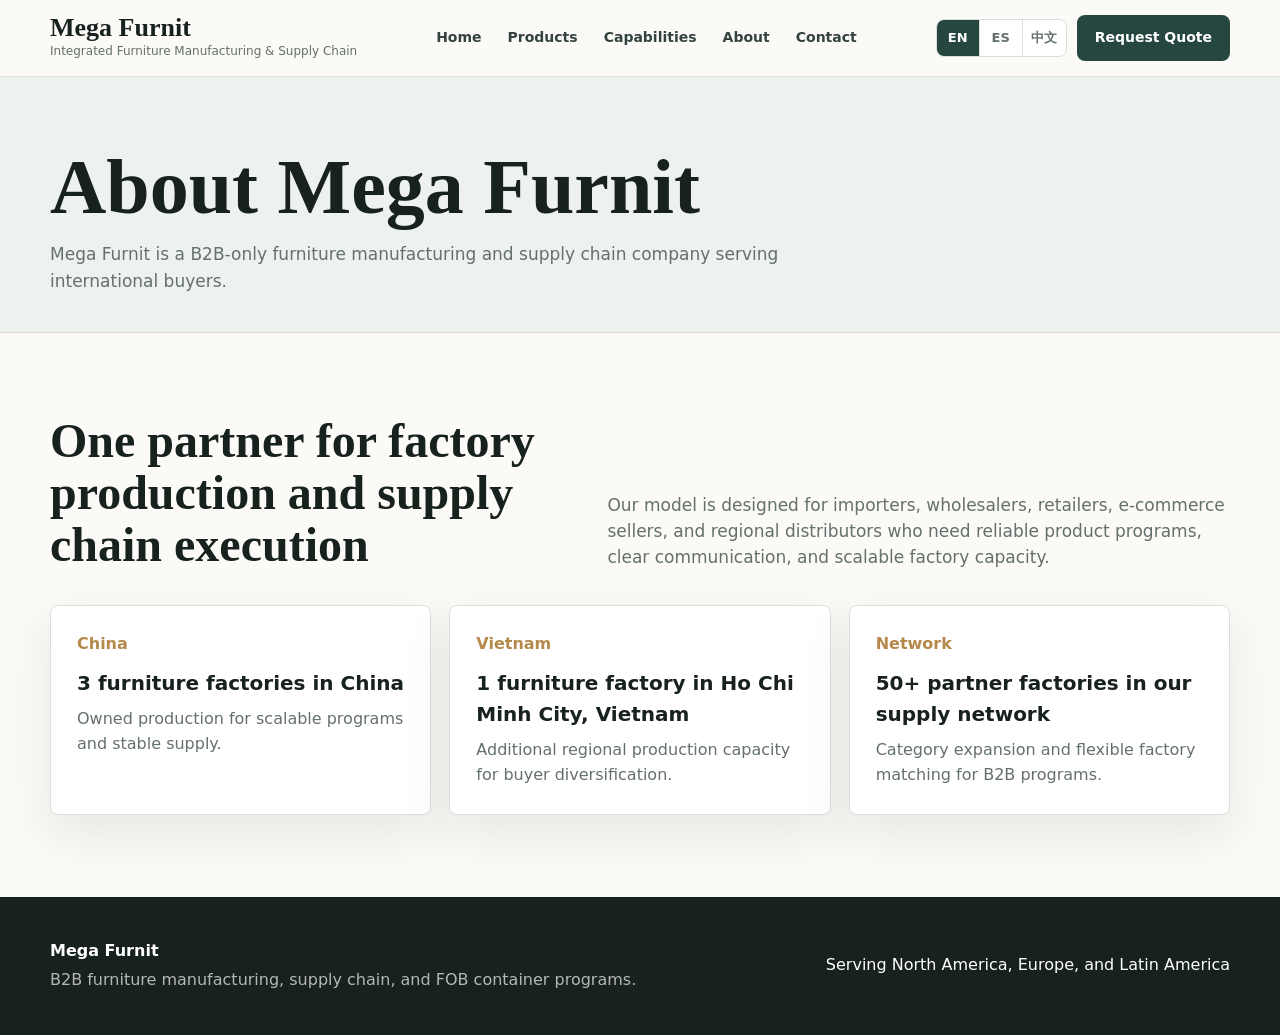
==== about.html @ 2d35b08b "Add files via upload" ====
<!doctype html>
<html lang="en">
<head>
  <meta charset="utf-8">
  <meta name="viewport" content="width=device-width, initial-scale=1">
  <title>Mega Furnit | About</title>
  <meta name="description" content="About Mega Furnit, an integrated B2B furniture manufacturing and supply chain company serving importers, wholesalers, retailers, e-commerce sellers, and distributors.">
  <link rel="stylesheet" href="assets/css/styles.css">
</head>
<body>
  <header class="site-header">
    <nav class="nav container" aria-label="Primary navigation">
      <a class="brand" href="index.html"><strong>Mega Furnit</strong><span data-i18n="brandTagline">Integrated Furniture Manufacturing & Supply Chain</span></a>
      <button class="btn btn-secondary mobile-toggle" data-mobile-toggle type="button" data-i18n="menu">Menu</button>
      <div class="nav-links">
        <a href="index.html" data-i18n="navHome">Home</a><a href="products.html" data-i18n="navProducts">Products</a><a href="capabilities.html" data-i18n="navCapabilities">Capabilities</a><a href="about.html" data-i18n="navAbout">About</a><a href="contact.html" data-i18n="navContact">Contact</a>
      </div>
      <div class="nav-actions">
        <div class="language-switcher"><button type="button" data-lang="en">EN</button><button type="button" data-lang="es">ES</button><button type="button" data-lang="zh">中文</button></div>
        <a class="btn btn-primary" href="contact.html" data-i18n="requestQuote">Request Quote</a>
      </div>
    </nav>
  </header>
  <main>
    <section class="page-hero">
      <div class="container">
        <h1 data-i18n="aboutTitle">About Mega Furnit</h1>
        <p class="lead" data-i18n="aboutIntro">Mega Furnit is a B2B-only furniture manufacturing and supply chain company serving international buyers.</p>
      </div>
    </section>
    <section class="section">
      <div class="container">
        <div class="section-head">
          <h2 data-i18n="supplyTitle">One partner for factory production and supply chain execution</h2>
          <p class="lead" data-i18n="aboutBody">Our model is designed for importers, wholesalers, retailers, e-commerce sellers, and regional distributors who need reliable product programs, clear communication, and scalable factory capacity.</p>
        </div>
        <div class="capability-grid">
          <article class="capability-item"><span class="number">China</span><h3 data-i18n="chinaFactories">3 furniture factories in China</h3><p data-i18n="aboutChinaText">Owned production for scalable programs and stable supply.</p></article>
          <article class="capability-item"><span class="number">Vietnam</span><h3 data-i18n="vietnamFactory">1 furniture factory in Ho Chi Minh City, Vietnam</h3><p data-i18n="aboutVietnamText">Additional regional production capacity for buyer diversification.</p></article>
          <article class="capability-item"><span class="number">Network</span><h3 data-i18n="networkFactories">50+ partner factories in our supply network</h3><p data-i18n="aboutNetworkText">Category expansion and flexible factory matching for B2B programs.</p></article>
        </div>
      </div>
    </section>
  </main>
  <footer class="site-footer"><div class="container footer-inner"><div><strong>Mega Furnit</strong><p data-i18n="footerText">B2B furniture manufacturing, supply chain, and FOB container programs.</p></div><span data-i18n="regionText">Serving North America, Europe, and Latin America</span></div></footer>
  <script src="https://identity.netlify.com/v1/netlify-identity-widget.js"></script>
  <script>
    if (window.netlifyIdentity) {
      window.netlifyIdentity.on("init", (user) => {
        if (!user) {
          window.netlifyIdentity.on("login", () => {
            document.location.href = "/admin/";
          });
        }
      });
    }
  </script>
  <script src="assets/js/app.js"></script>
</body>
</html>
---- assets/css/styles.css ----
:root {
  --ink: #17211d;
  --muted: #64706b;
  --line: #d9dfdc;
  --paper: #fbfaf7;
  --panel: #ffffff;
  --field: #f3f5f2;
  --forest: #25473f;
  --sage: #6f8178;
  --brass: #b5894b;
  --clay: #b96f52;
  --shadow: 0 18px 50px rgba(23, 33, 29, 0.09);
  --radius: 8px;
}

* {
  box-sizing: border-box;
}

body {
  margin: 0;
  color: var(--ink);
  background: var(--paper);
  font-family: Inter, ui-sans-serif, system-ui, -apple-system, BlinkMacSystemFont, "Segoe UI", Arial, sans-serif;
  line-height: 1.55;
}

img {
  display: block;
  max-width: 100%;
}

a {
  color: inherit;
  text-decoration: none;
}

button,
input,
select,
textarea {
  font: inherit;
}

.container {
  width: min(1180px, calc(100% - 40px));
  margin: 0 auto;
}

.site-header {
  position: sticky;
  top: 0;
  z-index: 20;
  background: rgba(251, 250, 247, 0.95);
  border-bottom: 1px solid rgba(217, 223, 220, 0.8);
  backdrop-filter: blur(16px);
}

.nav {
  display: grid;
  grid-template-columns: auto 1fr auto;
  align-items: center;
  min-height: 76px;
  gap: 26px;
}

.brand {
  display: grid;
  gap: 1px;
}

.brand strong {
  font-family: Georgia, "Times New Roman", serif;
  font-size: 26px;
  line-height: 1;
}

.brand span {
  color: var(--muted);
  font-size: 12px;
}

.nav-links {
  display: flex;
  justify-content: center;
  gap: 26px;
  color: #33433f;
  font-size: 14px;
  font-weight: 650;
}

.nav-actions {
  display: flex;
  align-items: center;
  gap: 10px;
}

.language-switcher {
  display: inline-flex;
  overflow: hidden;
  border: 1px solid var(--line);
  border-radius: var(--radius);
  background: var(--panel);
}

.language-switcher button {
  min-width: 43px;
  height: 36px;
  border: 0;
  border-right: 1px solid var(--line);
  background: transparent;
  color: var(--muted);
  cursor: pointer;
  font-size: 13px;
  font-weight: 700;
}

.language-switcher button:last-child {
  border-right: 0;
}

.language-switcher button.is-active {
  background: var(--forest);
  color: #fff;
}

.btn {
  display: inline-flex;
  align-items: center;
  justify-content: center;
  min-height: 42px;
  padding: 11px 17px;
  border: 1px solid transparent;
  border-radius: var(--radius);
  cursor: pointer;
  font-size: 14px;
  font-weight: 760;
  text-align: center;
}

.btn-primary {
  background: var(--forest);
  color: #fff;
}

.btn-primary:hover {
  background: #17332d;
}

.btn-secondary {
  background: #fff;
  color: var(--forest);
  border-color: var(--line);
}

.btn-secondary:hover {
  border-color: var(--forest);
}

.btn-accent {
  background: var(--brass);
  color: #fff;
}

.mobile-toggle {
  display: none;
}

.hero {
  position: relative;
  min-height: calc(100vh - 76px);
  display: grid;
  align-items: end;
  padding: 88px 0 64px;
  color: #fff;
  background:
    linear-gradient(90deg, rgba(18, 31, 27, 0.86), rgba(18, 31, 27, 0.38)),
    url("../images/placeholder-furniture.svg") center/cover;
}

.hero-content {
  max-width: 820px;
  padding-bottom: 28px;
}

.eyebrow {
  margin: 0 0 16px;
  color: #e1c48f;
  font-size: 13px;
  font-weight: 800;
  text-transform: uppercase;
}

.hero h1,
.page-hero h1 {
  margin: 0;
  font-family: Georgia, "Times New Roman", serif;
  font-size: clamp(42px, 7vw, 78px);
  line-height: 0.98;
  font-weight: 700;
  letter-spacing: 0;
}

.hero p {
  max-width: 680px;
  margin: 22px 0 0;
  color: rgba(255, 255, 255, 0.84);
  font-size: 18px;
}

.hero-actions,
.cta-row {
  display: flex;
  flex-wrap: wrap;
  gap: 12px;
  margin-top: 30px;
}

.metric-band {
  background: var(--forest);
  color: #fff;
  border-top: 1px solid rgba(255, 255, 255, 0.12);
}

.metrics {
  display: grid;
  grid-template-columns: repeat(3, 1fr);
}

.metric {
  padding: 28px 26px;
  border-right: 1px solid rgba(255, 255, 255, 0.14);
}

.metric:last-child {
  border-right: 0;
}

.metric strong {
  display: block;
  font-size: 34px;
  line-height: 1;
}

.metric span {
  color: rgba(255, 255, 255, 0.72);
  font-size: 14px;
}

.section {
  padding: 82px 0;
}

.section-alt {
  background: #eef2ef;
}

.section-head {
  display: grid;
  grid-template-columns: minmax(0, 0.9fr) minmax(0, 1.1fr);
  align-items: end;
  gap: 48px;
  margin-bottom: 34px;
}

h2,
.page-hero h1 {
  font-family: Georgia, "Times New Roman", serif;
}

h2 {
  margin: 0;
  font-size: clamp(30px, 4vw, 48px);
  line-height: 1.08;
}

.lead {
  margin: 0;
  color: var(--muted);
  font-size: 17px;
}

.capability-grid {
  display: grid;
  grid-template-columns: repeat(3, 1fr);
  gap: 18px;
}

.capability-item,
.info-panel,
.contact-card {
  background: var(--panel);
  border: 1px solid var(--line);
  border-radius: var(--radius);
  box-shadow: var(--shadow);
}

.capability-item {
  padding: 26px;
}

.capability-item .number {
  color: var(--brass);
  font-weight: 800;
}

.capability-item h3,
.info-panel h3 {
  margin: 12px 0 8px;
  font-size: 20px;
}

.capability-item p,
.info-panel p {
  margin: 0;
  color: var(--muted);
}

.product-grid {
  display: grid;
  grid-template-columns: repeat(3, 1fr);
  gap: 22px;
}

.product-card {
  display: grid;
  grid-template-rows: auto 1fr;
  overflow: hidden;
  background: var(--panel);
  border: 1px solid var(--line);
  border-radius: var(--radius);
  box-shadow: 0 12px 36px rgba(23, 33, 29, 0.07);
}

.product-card img {
  width: 100%;
  aspect-ratio: 4 / 3;
  object-fit: cover;
  background: #eef2ef;
}

.product-body {
  display: grid;
  gap: 14px;
  padding: 18px;
}

.product-kicker,
.product-id {
  color: var(--muted);
  font-size: 12px;
  font-weight: 750;
  text-transform: uppercase;
}

.product-card h3 {
  margin: 0;
  font-size: 20px;
  line-height: 1.2;
}

.product-card p {
  margin: 0;
  color: var(--muted);
  font-size: 14px;
}

.product-meta {
  display: flex;
  flex-wrap: wrap;
  gap: 8px;
}

.pill {
  display: inline-flex;
  align-items: center;
  min-height: 28px;
  padding: 5px 9px;
  border-radius: 999px;
  background: var(--field);
  color: #40504b;
  font-size: 12px;
  font-weight: 720;
}

.page-hero {
  padding: 72px 0 38px;
  background: #eef2ef;
  border-bottom: 1px solid var(--line);
}

.page-hero p {
  max-width: 760px;
  margin: 16px 0 0;
}

.filters {
  display: grid;
  grid-template-columns: repeat(3, minmax(0, 1fr));
  gap: 16px;
  padding: 20px;
  margin-bottom: 28px;
  background: var(--panel);
  border: 1px solid var(--line);
  border-radius: var(--radius);
}

.field {
  display: grid;
  gap: 7px;
}

.field label {
  color: #40504b;
  font-size: 13px;
  font-weight: 760;
}

.field select,
.field input,
.field textarea {
  width: 100%;
  border: 1px solid var(--line);
  border-radius: var(--radius);
  background: var(--field);
  color: var(--ink);
  padding: 12px 13px;
}

.field textarea {
  min-height: 140px;
  resize: vertical;
}

.hidden,
.hidden-field {
  position: absolute;
  left: -10000px;
  width: 1px;
  height: 1px;
  overflow: hidden;
}

.detail-layout {
  display: grid;
  grid-template-columns: minmax(0, 1fr) minmax(360px, 0.72fr);
  gap: 42px;
  align-items: start;
}

.detail-image {
  width: 100%;
  aspect-ratio: 4 / 3;
  object-fit: cover;
  border-radius: var(--radius);
  border: 1px solid var(--line);
  background: #eef2ef;
}

.detail-panel {
  padding: 28px;
  background: #fff;
  border: 1px solid var(--line);
  border-radius: var(--radius);
  box-shadow: var(--shadow);
}

.detail-panel h1 {
  margin: 8px 0 12px;
  font-family: Georgia, "Times New Roman", serif;
  font-size: clamp(32px, 4vw, 48px);
  line-height: 1.05;
}

.spec-list {
  display: grid;
  gap: 0;
  margin: 24px 0;
  border-top: 1px solid var(--line);
}

.spec-row {
  display: grid;
  grid-template-columns: 160px 1fr;
  gap: 20px;
  padding: 13px 0;
  border-bottom: 1px solid var(--line);
}

.spec-row dt {
  color: var(--muted);
  font-weight: 760;
}

.spec-row dd {
  margin: 0;
}

.info-grid {
  display: grid;
  grid-template-columns: repeat(3, 1fr);
  gap: 18px;
}

.info-panel {
  padding: 24px;
}

.workflow {
  display: grid;
  gap: 12px;
  counter-reset: step;
}

.workflow li {
  list-style: none;
  display: grid;
  grid-template-columns: 44px 1fr;
  align-items: center;
  gap: 14px;
  padding: 18px;
  background: #fff;
  border: 1px solid var(--line);
  border-radius: var(--radius);
}

.workflow li::before {
  counter-increment: step;
  content: counter(step);
  display: grid;
  place-items: center;
  width: 44px;
  height: 44px;
  border-radius: 50%;
  background: var(--clay);
  color: #fff;
  font-weight: 800;
}

.contact-layout {
  display: grid;
  grid-template-columns: minmax(0, 0.8fr) minmax(360px, 1fr);
  gap: 42px;
}

.contact-card {
  padding: 26px;
}

.contact-form {
  display: grid;
  gap: 16px;
}

.site-footer {
  padding: 42px 0;
  background: #17211d;
  color: #fff;
}

.footer-inner {
  display: flex;
  justify-content: space-between;
  gap: 24px;
  align-items: center;
}

.footer-inner p {
  margin: 4px 0 0;
  color: rgba(255, 255, 255, 0.68);
}

.empty-state {
  padding: 34px;
  background: #fff;
  border: 1px solid var(--line);
  border-radius: var(--radius);
}

@media (max-width: 900px) {
  .nav {
    grid-template-columns: 1fr auto;
  }

  .mobile-toggle {
    display: inline-flex;
  }

  .nav-links,
  .nav-actions {
    grid-column: 1 / -1;
    display: none;
    justify-content: start;
  }

  .site-header.is-open .nav-links,
  .site-header.is-open .nav-actions {
    display: flex;
    flex-wrap: wrap;
  }

  .section-head,
  .detail-layout,
  .contact-layout {
    grid-template-columns: 1fr;
  }

  .product-grid,
  .capability-grid,
  .info-grid,
  .filters,
  .metrics {
    grid-template-columns: 1fr;
  }

  .metric {
    border-right: 0;
    border-bottom: 1px solid rgba(255, 255, 255, 0.14);
  }

  .metric:last-child {
    border-bottom: 0;
  }
}

@media (max-width: 560px) {
  .container {
    width: min(100% - 28px, 1180px);
  }

  .hero {
    min-height: 720px;
    padding-top: 56px;
  }

  .hero h1,
  .page-hero h1 {
    font-size: 40px;
  }

  .hero-actions,
  .cta-row,
  .footer-inner {
    align-items: stretch;
    flex-direction: column;
  }

  .btn {
    width: 100%;
  }

  .spec-row {
    grid-template-columns: 1fr;
    gap: 4px;
  }
}
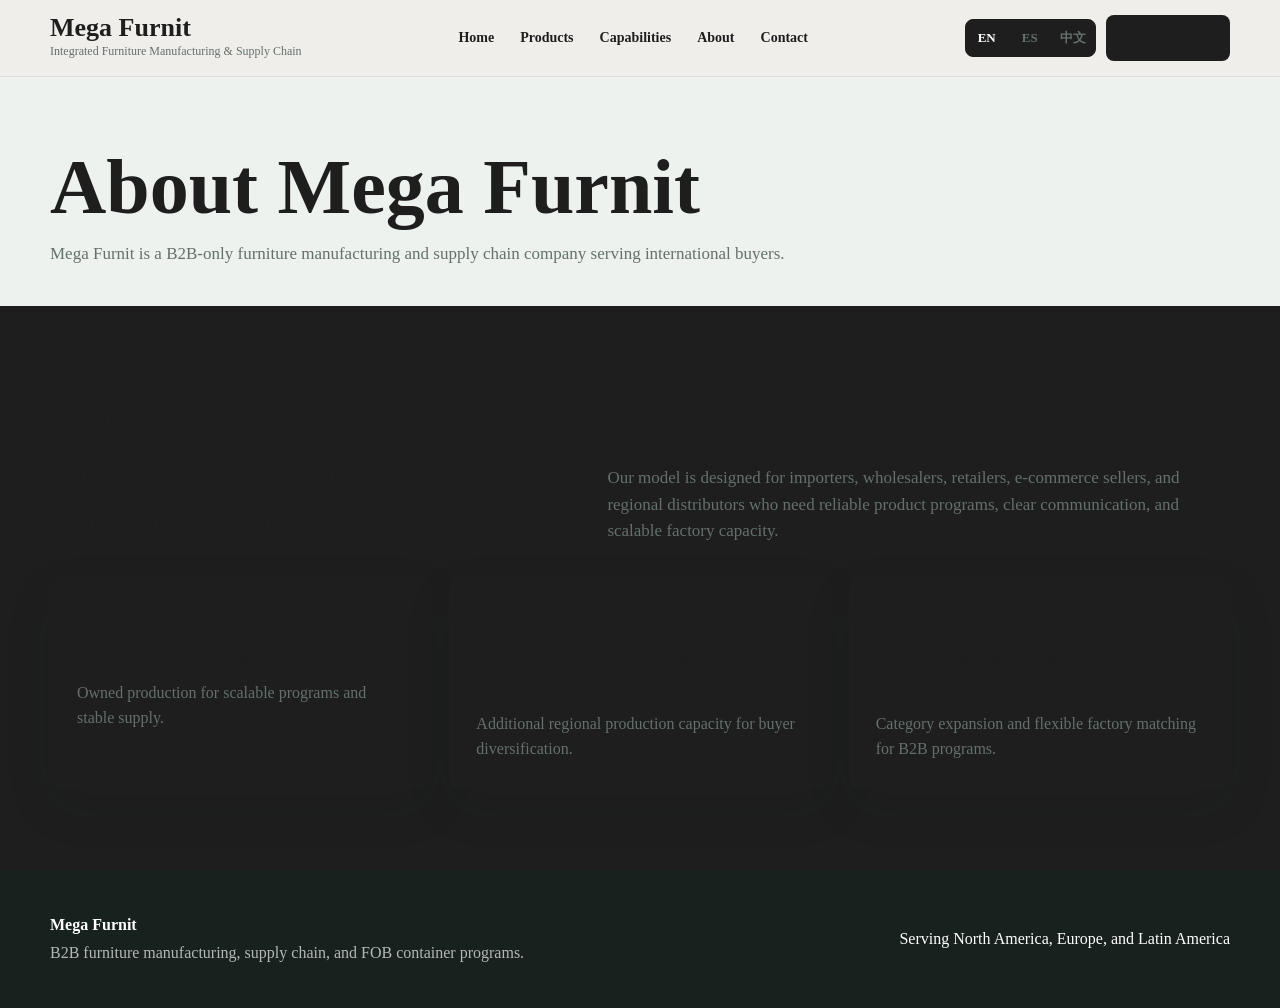
==== commit 66afc301: "MF-VE-004-FIX-001 Expand click-to-edit coverage" ====
--- a/about.html
+++ b/about.html
@@ -25,19 +25,19 @@
     <section class="page-hero">
       <div class="container">
         <h1 data-i18n="aboutTitle">About Mega Furnit</h1>
-        <p class="lead" data-i18n="aboutIntro">Mega Furnit is a B2B-only furniture manufacturing and supply chain company serving international buyers.</p>
+        <p class="lead" data-cms="aboutIntro"></p>
       </div>
     </section>
     <section class="section">
       <div class="container">
         <div class="section-head">
           <h2 data-i18n="supplyTitle">One partner for factory production and supply chain execution</h2>
-          <p class="lead" data-i18n="aboutBody">Our model is designed for importers, wholesalers, retailers, e-commerce sellers, and regional distributors who need reliable product programs, clear communication, and scalable factory capacity.</p>
+          <p class="lead" data-cms="aboutBody"></p>
         </div>
         <div class="capability-grid">
-          <article class="capability-item"><span class="number">China</span><h3 data-i18n="chinaFactories">3 furniture factories in China</h3><p data-i18n="aboutChinaText">Owned production for scalable programs and stable supply.</p></article>
-          <article class="capability-item"><span class="number">Vietnam</span><h3 data-i18n="vietnamFactory">1 furniture factory in Ho Chi Minh City, Vietnam</h3><p data-i18n="aboutVietnamText">Additional regional production capacity for buyer diversification.</p></article>
-          <article class="capability-item"><span class="number">Network</span><h3 data-i18n="networkFactories">50+ partner factories in our supply network</h3><p data-i18n="aboutNetworkText">Category expansion and flexible factory matching for B2B programs.</p></article>
+          <article class="capability-item"><span class="number" data-cms="aboutChinaLabel">China</span><h3 data-i18n="chinaFactories">3 furniture factories in China</h3><p data-i18n="aboutChinaText">Owned production for scalable programs and stable supply.</p></article>
+          <article class="capability-item"><span class="number" data-cms="aboutVietnamLabel">Vietnam</span><h3 data-i18n="vietnamFactory">1 furniture factory in Ho Chi Minh City, Vietnam</h3><p data-i18n="aboutVietnamText">Additional regional production capacity for buyer diversification.</p></article>
+          <article class="capability-item"><span class="number" data-cms="aboutNetworkLabel">Network</span><h3 data-i18n="networkFactories">50+ partner factories in our supply network</h3><p data-i18n="aboutNetworkText">Category expansion and flexible factory matching for B2B programs.</p></article>
         </div>
       </div>
     </section>
--- a/assets/css/styles.css
+++ b/assets/css/styles.css
@@ -11,6 +11,14 @@
   --clay: #b96f52;
   --shadow: 0 18px 50px rgba(23, 33, 29, 0.09);
   --radius: 8px;
+  --button-radius: 8px;
+  --button-text-color: #ffffff;
+  --heading-color: var(--ink);
+  --link-color: var(--forest);
+  --heading-font: Georgia, "Times New Roman", serif;
+  --body-font: Inter, ui-sans-serif, system-ui, -apple-system, BlinkMacSystemFont, "Segoe UI", Arial, sans-serif;
+  --base-font-size: 16px;
+  --section-spacing: 82px;
 }
 
 * {
@@ -21,7 +29,8 @@
   margin: 0;
   color: var(--ink);
   background: var(--paper);
-  font-family: Inter, ui-sans-serif, system-ui, -apple-system, BlinkMacSystemFont, "Segoe UI", Arial, sans-serif;
+  font-family: var(--body-font);
+  font-size: var(--base-font-size);
   line-height: 1.55;
 }
 
@@ -31,7 +40,7 @@
 }
 
 a {
-  color: inherit;
+  color: var(--link-color);
   text-decoration: none;
 }
 
@@ -131,7 +140,7 @@
   min-height: 42px;
   padding: 11px 17px;
   border: 1px solid transparent;
-  border-radius: var(--radius);
+  border-radius: var(--button-radius);
   cursor: pointer;
   font-size: 14px;
   font-weight: 760;
@@ -140,7 +149,7 @@
 
 .btn-primary {
   background: var(--forest);
-  color: #fff;
+  color: var(--button-text-color);
 }
 
 .btn-primary:hover {
@@ -248,7 +257,7 @@
 }
 
 .section {
-  padding: 82px 0;
+  padding: var(--section-spacing) 0;
 }
 
 .section-alt {
@@ -265,7 +274,8 @@
 
 h2,
 .page-hero h1 {
-  font-family: Georgia, "Times New Roman", serif;
+  font-family: var(--heading-font);
+  color: var(--heading-color);
 }
 
 h2 {
@@ -558,6 +568,150 @@
   color: #fff;
 }
 
+.section-builder-section {
+  padding: var(--section-spacing) 0;
+}
+
+.section-builder-section h2,
+.section-builder-section h3 {
+  color: inherit;
+  font-family: var(--heading-font);
+}
+
+.section-builder-section p {
+  max-width: 760px;
+  color: inherit;
+}
+
+.section-builder-section.align-center,
+.section-builder-section .align-center {
+  text-align: center;
+}
+
+.section-builder-section.align-right,
+.section-builder-section .align-right {
+  text-align: right;
+}
+
+.section-builder-hero {
+  display: grid;
+  align-items: center;
+  min-height: 520px;
+  color: #fff;
+  background-position: center;
+  background-size: cover;
+}
+
+.section-builder-hero h2 {
+  max-width: 820px;
+  margin: 0;
+  font-size: clamp(38px, 6vw, 72px);
+  line-height: 1;
+}
+
+.section-builder-hero p,
+.section-builder-cta p {
+  font-size: 18px;
+}
+
+.section-builder-actions {
+  margin-top: 24px;
+}
+
+.section-builder-split {
+  display: grid;
+  grid-template-columns: minmax(0, 1fr) minmax(0, 1fr);
+  gap: 42px;
+  align-items: center;
+}
+
+.section-builder-split.image-right > :first-child {
+  order: 2;
+}
+
+.section-builder-split img,
+.section-builder-gallery img,
+.section-builder-card img {
+  width: 100%;
+  border-radius: var(--radius);
+  object-fit: cover;
+}
+
+.section-builder-gallery {
+  display: grid;
+  grid-template-columns: repeat(3, 1fr);
+  gap: 18px;
+}
+
+.section-builder-gallery figure {
+  margin: 0;
+}
+
+.section-builder-gallery figcaption {
+  margin-top: 8px;
+  color: var(--muted);
+  font-size: 13px;
+}
+
+.section-builder-video video {
+  width: 100%;
+  max-height: 620px;
+  border-radius: var(--radius);
+  background: #000;
+}
+
+.section-builder-cta {
+  text-align: center;
+}
+
+.section-builder-cta p {
+  margin-right: auto;
+  margin-left: auto;
+}
+
+.section-builder-card-grid {
+  display: grid;
+  grid-template-columns: repeat(3, 1fr);
+  gap: 18px;
+}
+
+.section-builder-card {
+  padding: 22px;
+  border: 1px solid var(--line);
+  border-radius: var(--radius);
+  background: var(--panel);
+}
+
+.section-builder-faq {
+  display: grid;
+  gap: 10px;
+}
+
+.section-builder-faq details {
+  padding: 18px;
+  border: 1px solid var(--line);
+  border-radius: var(--radius);
+  background: var(--panel);
+}
+
+.section-builder-faq summary {
+  cursor: pointer;
+  font-weight: 800;
+}
+
+.section-builder-logo-strip {
+  display: flex;
+  flex-wrap: wrap;
+  gap: 24px;
+  align-items: center;
+}
+
+.section-builder-logo-strip img {
+  max-width: 150px;
+  max-height: 70px;
+  object-fit: contain;
+}
+
 .footer-inner {
   display: flex;
   justify-content: space-between;
@@ -577,6 +731,24 @@
   border-radius: var(--radius);
 }
 
+body.editor-preview-mode [data-editable-id] {
+  cursor: pointer;
+}
+
+body.editor-preview-mode [data-editable-id].is-editor-hovered {
+  outline: 1px dashed rgba(181, 137, 75, 0.75);
+  outline-offset: 3px;
+}
+
+body.editor-preview-mode [data-editable-id].is-editor-selected {
+  outline: 3px solid #b5894b;
+  outline-offset: 4px;
+}
+
+body.editor-preview-mode a[data-editable-id]:hover {
+  background: var(--editor-hover-bg, inherit);
+}
+
 @media (max-width: 900px) {
   .nav {
     grid-template-columns: 1fr auto;
@@ -609,6 +781,9 @@
   .capability-grid,
   .info-grid,
   .filters,
+  .section-builder-split,
+  .section-builder-gallery,
+  .section-builder-card-grid,
   .metrics {
     grid-template-columns: 1fr;
   }
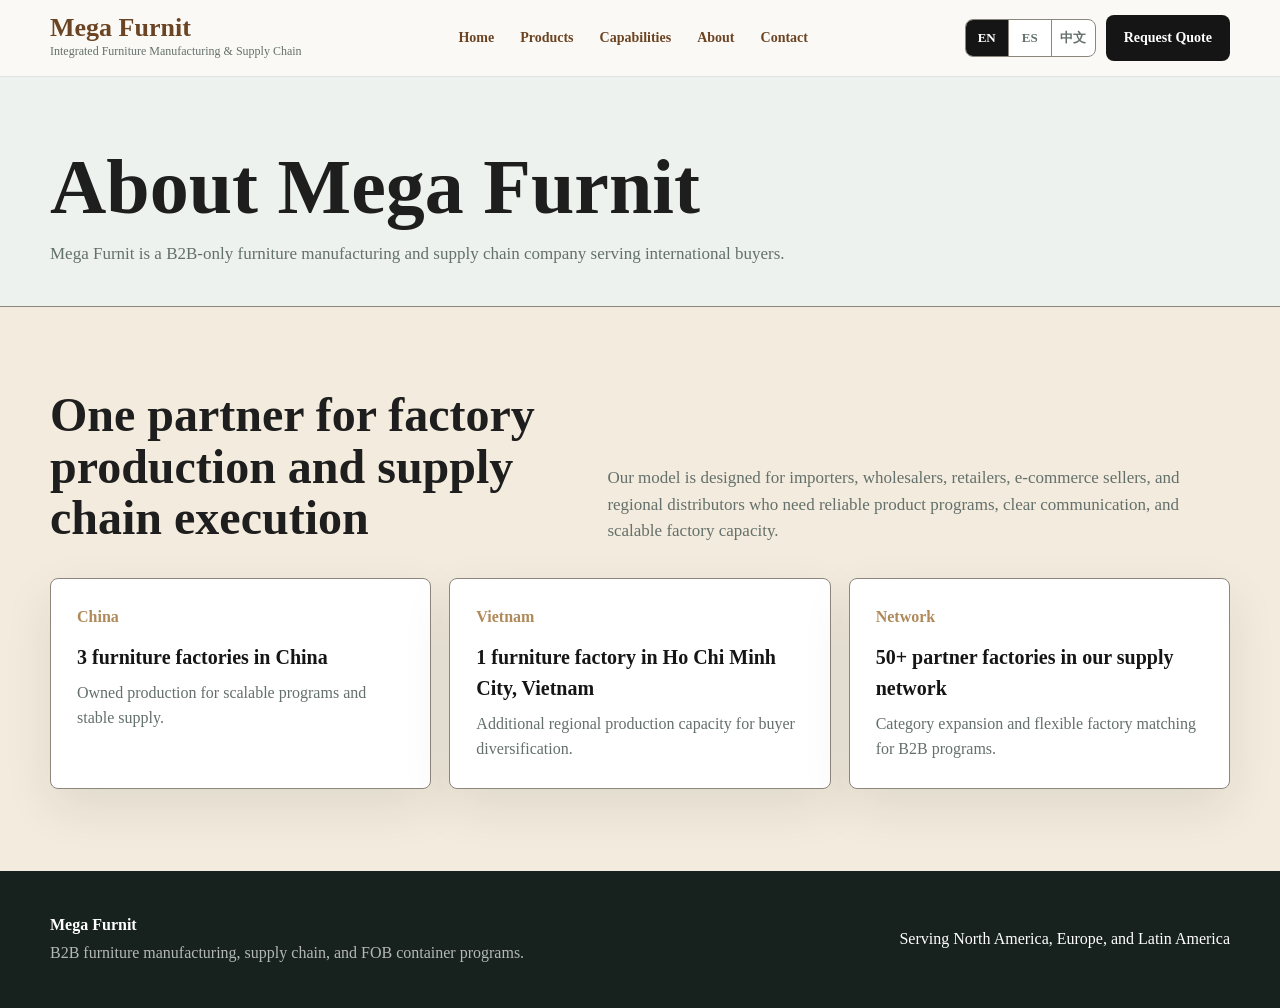
==== commit 305448e6: "MF-ARCH-STABILIZE-001 code-only" ====
--- a/about.html
+++ b/about.html
@@ -22,13 +22,13 @@
     </nav>
   </header>
   <main>
-    <section class="page-hero">
+    <section class="page-hero" data-section-id="about-native-0" data-section-source="native">
       <div class="container">
         <h1 data-i18n="aboutTitle">About Mega Furnit</h1>
         <p class="lead" data-cms="aboutIntro"></p>
       </div>
     </section>
-    <section class="section">
+    <section class="section" data-section-id="about-native-1" data-section-source="native">
       <div class="container">
         <div class="section-head">
           <h2 data-i18n="supplyTitle">One partner for factory production and supply chain execution</h2>
--- a/assets/css/styles.css
+++ b/assets/css/styles.css
@@ -569,7 +569,50 @@
 }
 
 .section-builder-section {
+  position: relative;
   padding: var(--section-spacing) 0;
+}
+
+.has-design-layers,
+.section-builder-section {
+  overflow: hidden;
+}
+
+.design-layer-container {
+  position: absolute;
+  inset: 0;
+  z-index: 2;
+  pointer-events: none;
+}
+
+.design-layer {
+  position: absolute;
+  display: block;
+  max-width: calc(100% - 24px);
+  border: 1px solid transparent;
+  pointer-events: auto;
+}
+
+.design-layer a {
+  color: inherit;
+}
+
+.design-layer-image img,
+.design-layer-video video {
+  width: 100%;
+  height: 100%;
+  object-fit: inherit;
+  border-radius: inherit;
+}
+
+.design-layer-button {
+  min-height: auto;
+}
+
+.hero .container,
+.section-builder-section .container {
+  position: relative;
+  z-index: 3;
 }
 
 .section-builder-section h2,
@@ -743,6 +786,15 @@
 body.editor-preview-mode [data-editable-id].is-editor-selected {
   outline: 3px solid #b5894b;
   outline-offset: 4px;
+}
+
+body.editor-preview-mode.editor-navigate-mode [data-editable-id] {
+  cursor: auto;
+}
+
+body.editor-preview-mode.editor-navigate-mode [data-editable-id].is-editor-hovered,
+body.editor-preview-mode.editor-navigate-mode [data-editable-id].is-editor-selected {
+  outline: 0;
 }
 
 body.editor-preview-mode a[data-editable-id]:hover {
@@ -788,6 +840,10 @@
     grid-template-columns: 1fr;
   }
 
+  .design-layer {
+    max-width: min(88vw, 100% - 28px);
+  }
+
   .metric {
     border-right: 0;
     border-bottom: 1px solid rgba(255, 255, 255, 0.14);
